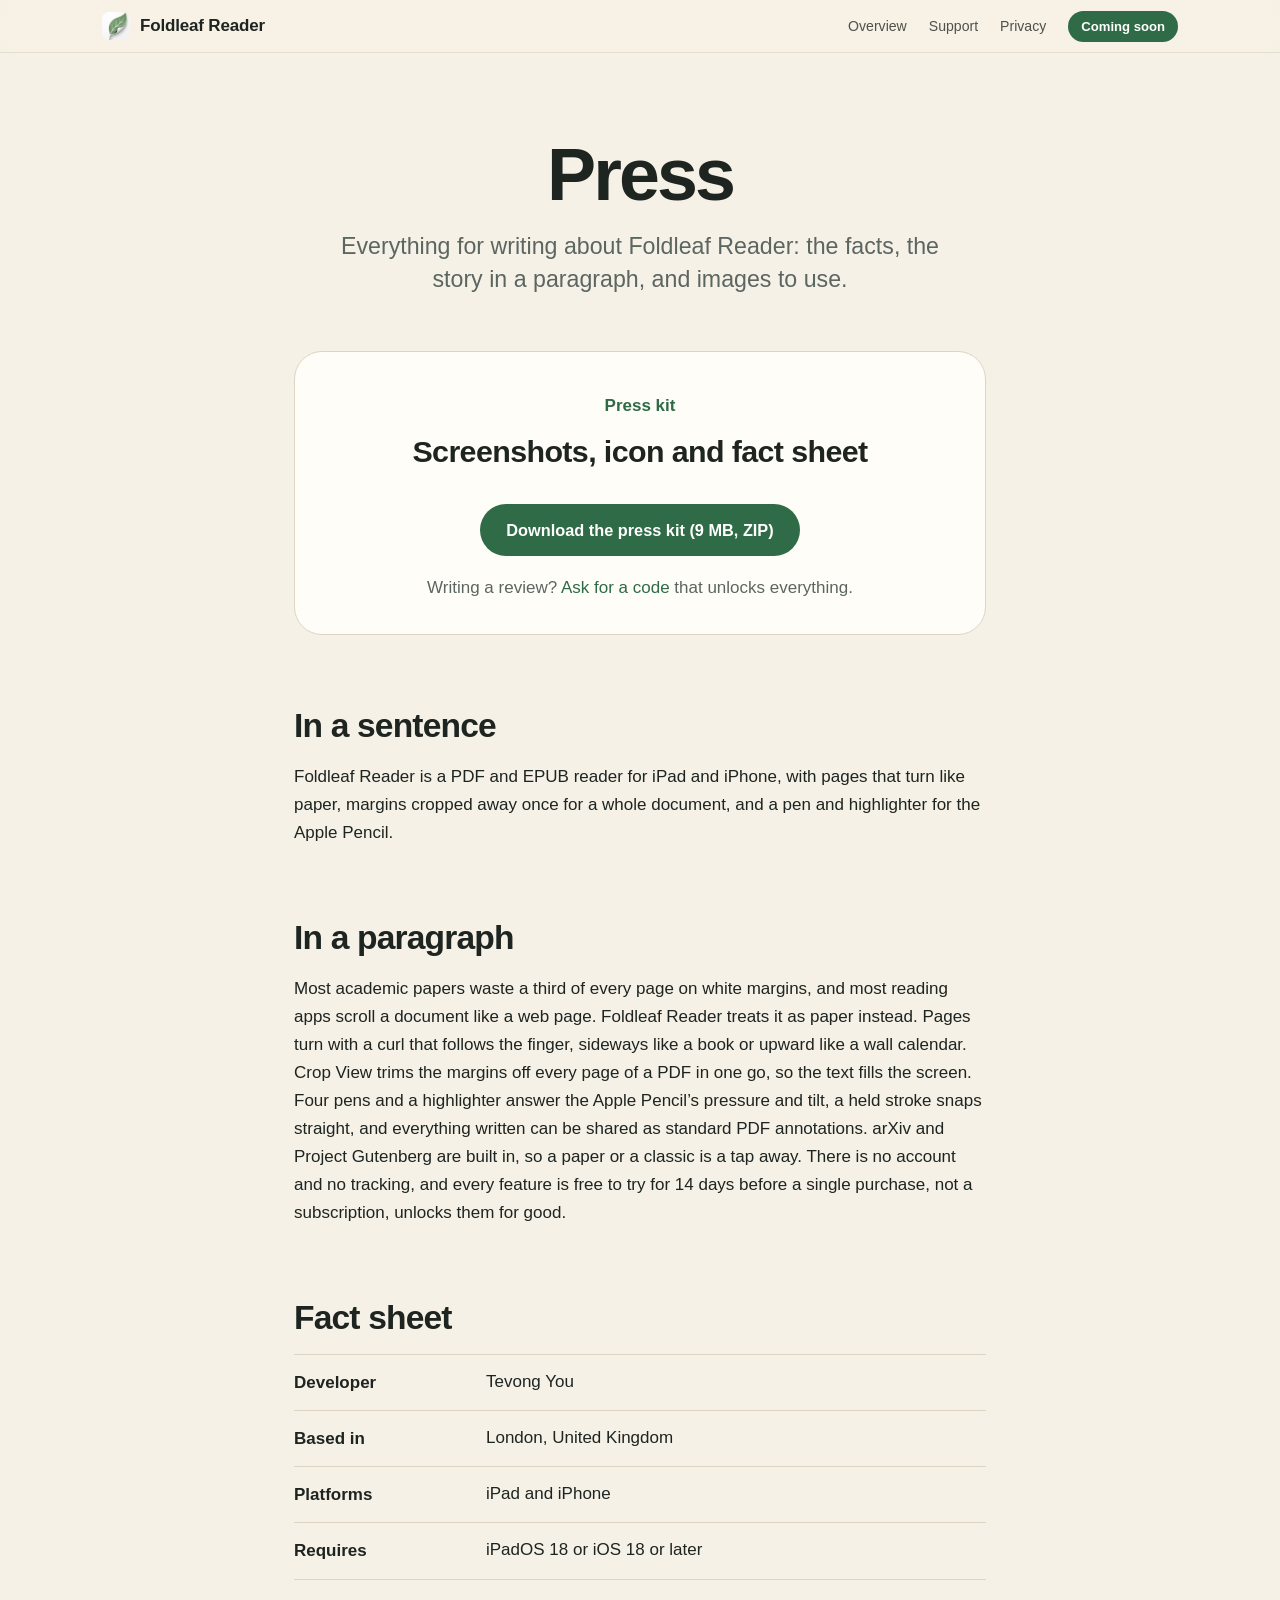
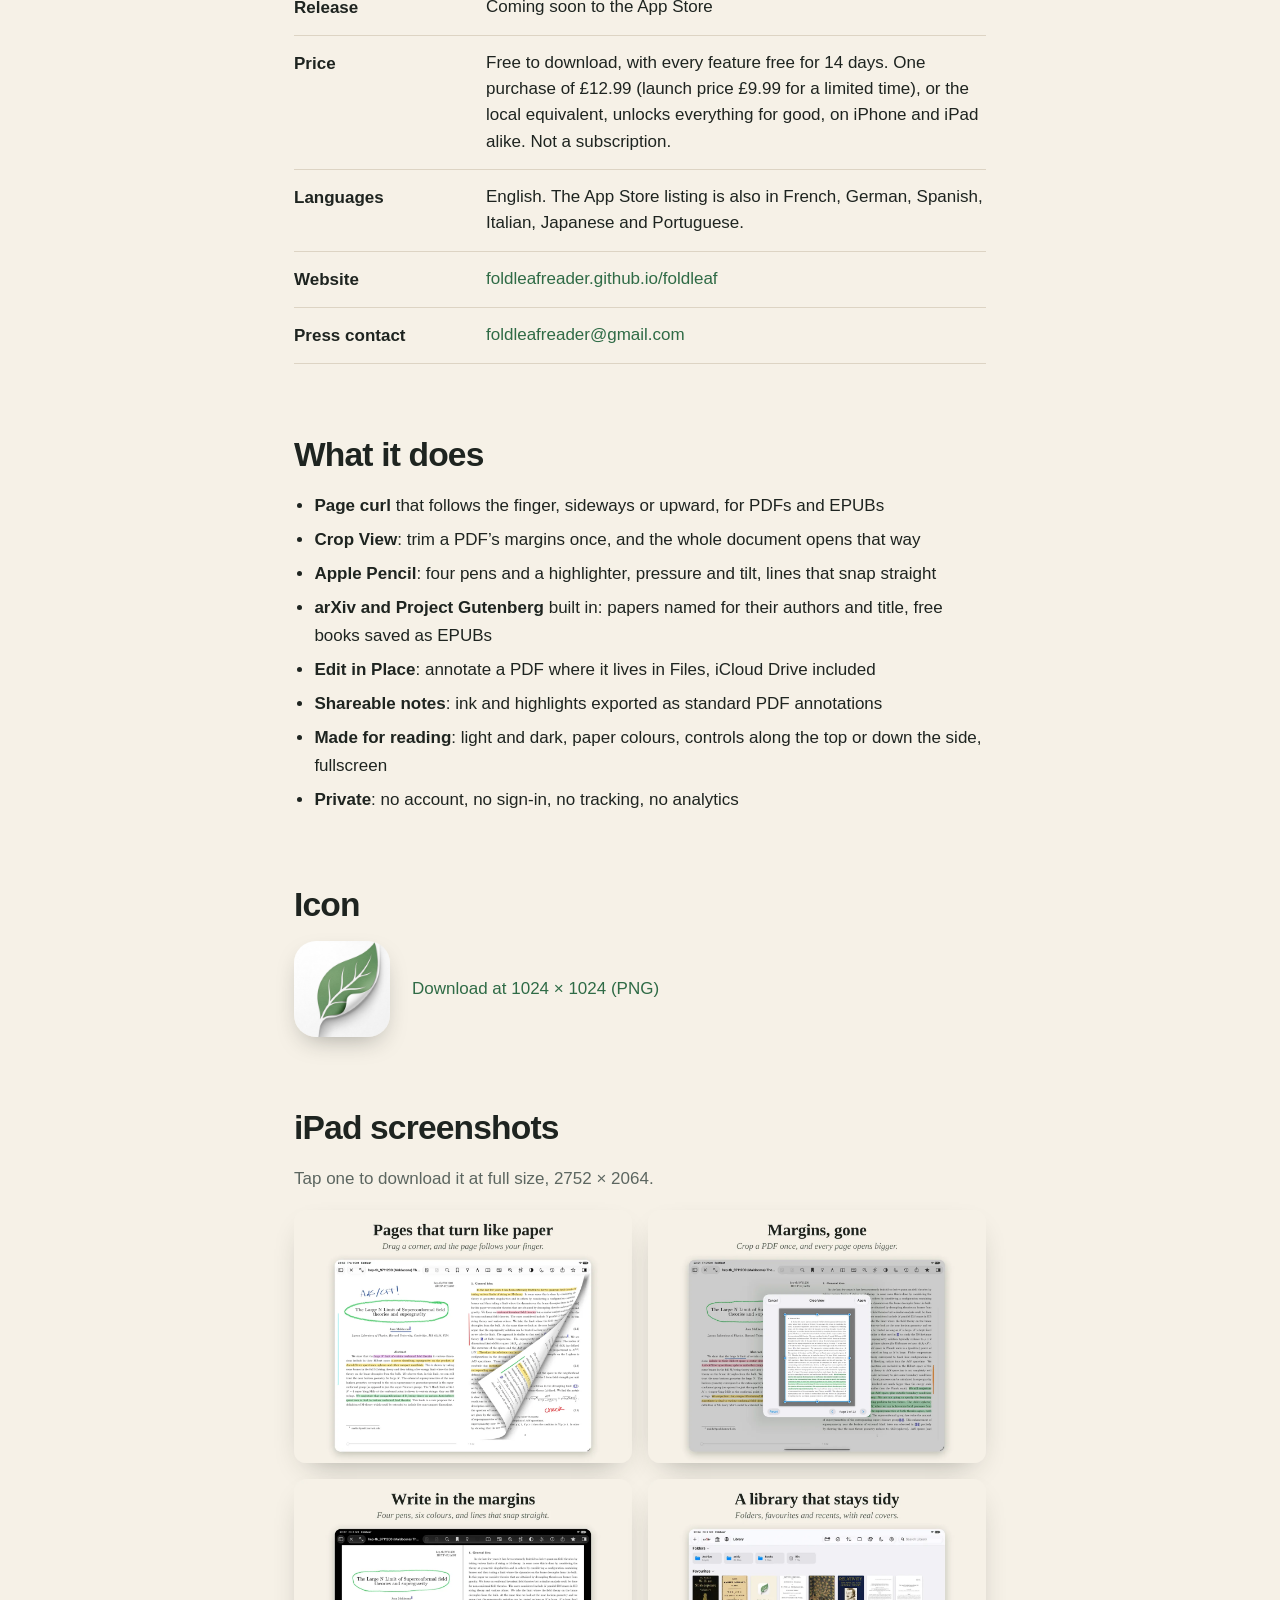
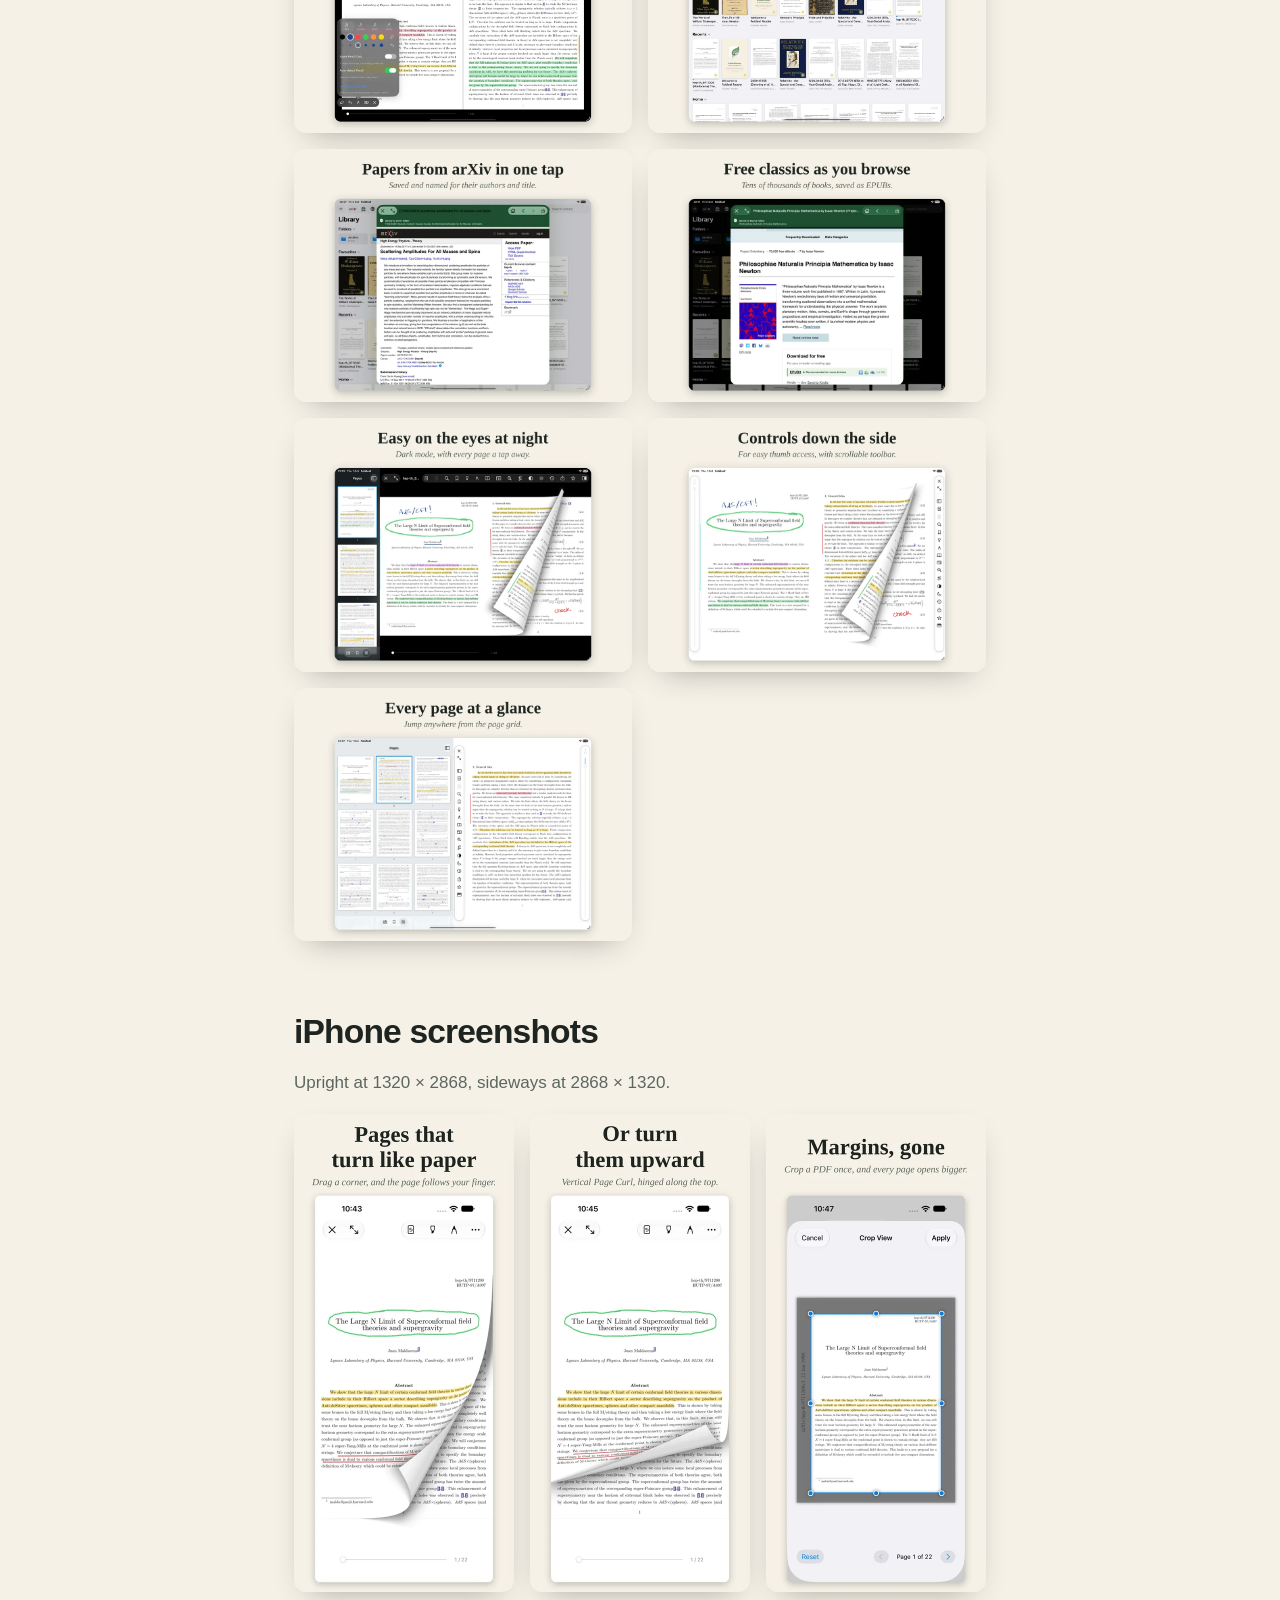
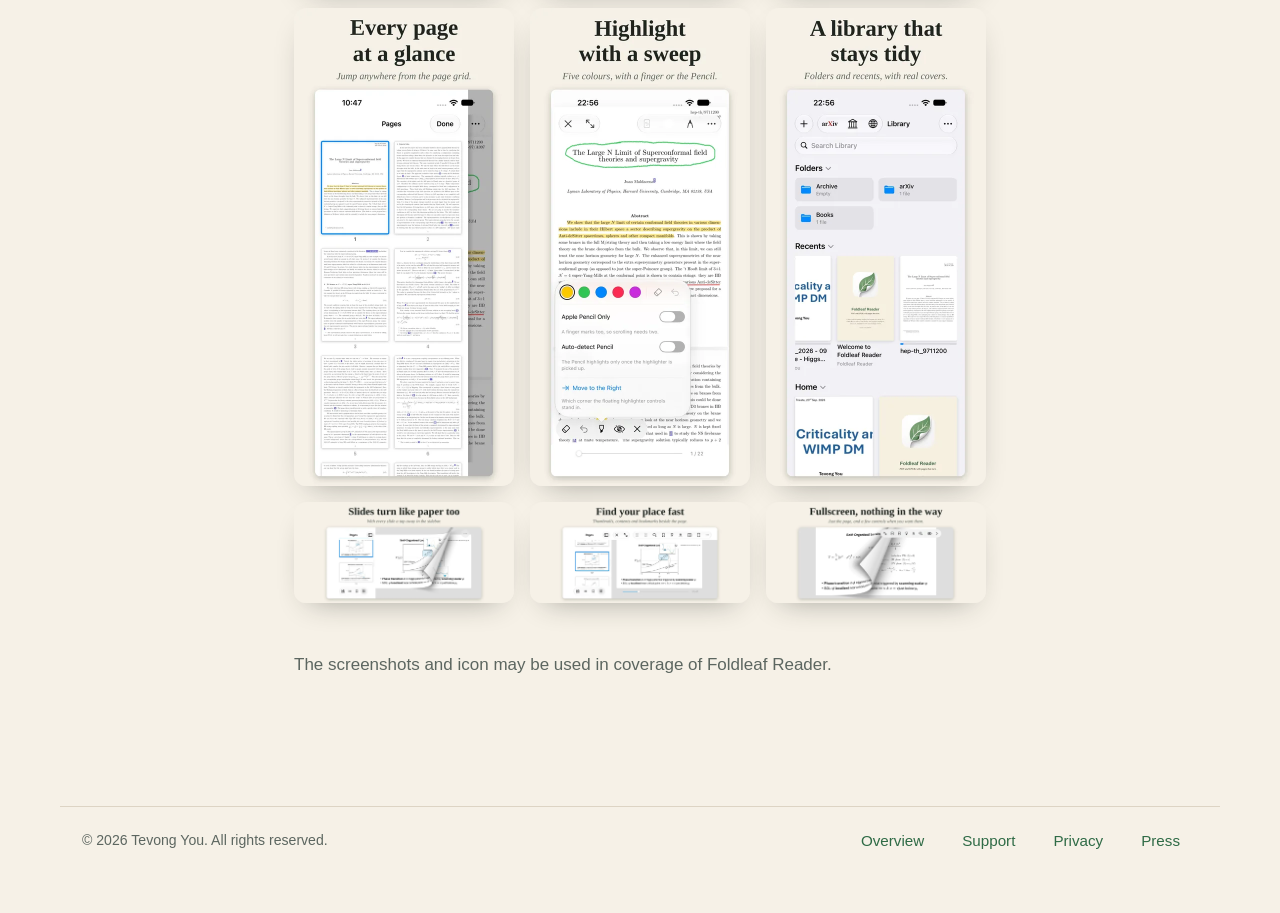
==== press.html @ f38e5f85 "A press page, with a fact sheet, screenshots and the press kit to download Co-Authored-By: Claude Op" ====
<!doctype html>
<html lang="en-GB">
<head>
<meta charset="utf-8">
<meta name="viewport" content="width=device-width, initial-scale=1">
<title>Press · Foldleaf Reader</title>
<meta name="description" content="Press kit for Foldleaf Reader: fact sheet, screenshots and icon.">
<link rel="canonical" href="https://foldleafreader.github.io/foldleaf/press.html">
<link rel="icon" href="images/favicon.png">
<link rel="apple-touch-icon" href="images/apple-touch-icon.png">
<link rel="stylesheet" href="style.css">
<link rel="stylesheet" href="home.css">
<script>document.documentElement.classList.add("js")</script>
</head>
<body class="home doc">

<header class="topbar">
<div class="inner">
<a class="brand" href="index.html" aria-label="Foldleaf Reader"><img src="images/icon-256.png" alt="" width="28" height="28"><span>Foldleaf Reader</span></a>
<nav>
<a class="wide" href="index.html">Overview</a>
<a href="support.html">Support</a>
<a href="privacy.html">Privacy</a>
<a class="pill" href="index.html#get">Coming soon</a>
</nav>
</div>
</header>

<main>
<section class="doc-head">
<h1 class="reveal">Press</h1>
<p class="lede reveal" style="--i:1">Everything for writing about Foldleaf Reader: the facts, the story in a paragraph, and images to use.</p>
</section>
<div class="doc-body">

<div class="contact reveal">
<p class="contact-label">Press kit</p>
<p class="contact-address">Screenshots, icon and fact sheet</p>
<a class="button" href="press/foldleaf-reader-press-kit.zip" download>Download the press kit (9 MB, ZIP)</a>
<p class="muted">Writing a review? <a href="mailto:foldleafreader@gmail.com?subject=Foldleaf%20Reader%20review%20code">Ask for a code</a> that unlocks everything.</p>
</div>

<h2>In a sentence</h2>
<p>Foldleaf Reader is a PDF and EPUB reader for iPad and iPhone, with pages that turn like paper, margins cropped away once for a whole document, and a pen and highlighter for the Apple Pencil.</p>

<h2>In a paragraph</h2>
<p>Most academic papers waste a third of every page on white margins, and most reading apps scroll a document like a web page. Foldleaf Reader treats it as paper instead. Pages turn with a curl that follows the finger, sideways like a book or upward like a wall calendar. Crop View trims the margins off every page of a PDF in one go, so the text fills the screen. Four pens and a highlighter answer the Apple Pencil’s pressure and tilt, a held stroke snaps straight, and everything written can be shared as standard PDF annotations. arXiv and Project Gutenberg are built in, so a paper or a classic is a tap away. There is no account and no tracking, and every feature is free to try for 14 days before a single purchase, not a subscription, unlocks them for good.</p>

<h2>Fact sheet</h2>
<dl class="facts-list">
<div><dt>Developer</dt><dd>Tevong You</dd></div>
<div><dt>Based in</dt><dd>London, United Kingdom</dd></div>
<div><dt>Platforms</dt><dd>iPad and iPhone</dd></div>
<div><dt>Requires</dt><dd>iPadOS 18 or iOS 18 or later</dd></div>
<div><dt>Release</dt><dd>Coming soon to the App Store</dd></div>
<div><dt>Price</dt><dd>Free to download, with every feature free for 14 days. One purchase of £12.99 (launch price £9.99 for a limited time), or the local equivalent, unlocks everything for good, on iPhone and iPad alike. Not a subscription.</dd></div>
<div><dt>Languages</dt><dd>English. The App Store listing is also in French, German, Spanish, Italian, Japanese and Portuguese.</dd></div>
<div><dt>Website</dt><dd><a href="index.html">foldleafreader.github.io/foldleaf</a></dd></div>
<div><dt>Press contact</dt><dd><a href="mailto:foldleafreader@gmail.com">foldleafreader@gmail.com</a></dd></div>
</dl>

<h2>What it does</h2>
<ul>
<li><strong>Page curl</strong> that follows the finger, sideways or upward, for PDFs and EPUBs</li>
<li><strong>Crop View</strong>: trim a PDF’s margins once, and the whole document opens that way</li>
<li><strong>Apple Pencil</strong>: four pens and a highlighter, pressure and tilt, lines that snap straight</li>
<li><strong>arXiv and Project Gutenberg</strong> built in: papers named for their authors and title, free books saved as EPUBs</li>
<li><strong>Edit in Place</strong>: annotate a PDF where it lives in Files, iCloud Drive included</li>
<li><strong>Shareable notes</strong>: ink and highlights exported as standard PDF annotations</li>
<li><strong>Made for reading</strong>: light and dark, paper colours, controls along the top or down the side, fullscreen</li>
<li><strong>Private</strong>: no account, no sign-in, no tracking, no analytics</li>
</ul>

<h2>Icon</h2>
<div class="press-icon">
<img src="images/icon-256.png" alt="The Foldleaf Reader icon: a green leaf curling at one corner." width="128" height="128">
<p><a href="press/foldleaf-reader-icon-1024.png" download>Download at 1024 × 1024 (PNG)</a></p>
</div>

<h2>iPad screenshots</h2>
<p class="muted">Tap one to download it at full size, 2752 × 2064.</p>
<div class="press-grid">
<a href="press/ipad-page-curl.jpg" download><img class="shot" src="images/ipad-page-curl-2000.webp" srcset="images/ipad-page-curl-1200.webp 1200w, images/ipad-page-curl-2000.webp 2000w" sizes="(max-width: 760px) 50vw, 360px" width="2752" height="2064" alt="A paper on iPad, its page curling over with handwriting and highlights on it." loading="lazy" decoding="async"></a>
<a href="press/ipad-crop-view.jpg" download><img class="shot" src="images/ipad-crop-view-2000.webp" srcset="images/ipad-crop-view-1200.webp 1200w, images/ipad-crop-view-2000.webp 2000w" sizes="(max-width: 760px) 50vw, 360px" width="2752" height="2064" alt="Crop View on iPad: a rectangle drawn round a page&#x27;s text, its margins outside." loading="lazy" decoding="async"></a>
<a href="press/ipad-pen.jpg" download><img class="shot" src="images/ipad-pen-2000.webp" srcset="images/ipad-pen-1200.webp 1200w, images/ipad-pen-2000.webp 2000w" sizes="(max-width: 760px) 50vw, 360px" width="2752" height="2064" alt="The pen&#x27;s options on iPad: four pens, six colours and six widths." loading="lazy" decoding="async"></a>
<a href="press/ipad-library.jpg" download><img class="shot" src="images/ipad-library-2000.webp" srcset="images/ipad-library-1200.webp 1200w, images/ipad-library-2000.webp 2000w" sizes="(max-width: 760px) 50vw, 360px" width="2752" height="2064" alt="The library on iPad, with folders, favourites and recents shown by their covers." loading="lazy" decoding="async"></a>
<a href="press/ipad-arxiv.jpg" download><img class="shot" src="images/ipad-arxiv-1600.webp" srcset="images/ipad-arxiv-1000.webp 1000w, images/ipad-arxiv-1600.webp 1600w" sizes="(max-width: 760px) 50vw, 360px" width="2752" height="2064" alt="The arXiv browser on iPad, a paper just saved to the arXiv folder." loading="lazy" decoding="async"></a>
<a href="press/ipad-books.jpg" download><img class="shot" src="images/ipad-books-1600.webp" srcset="images/ipad-books-1000.webp 1000w, images/ipad-books-1600.webp 1600w" sizes="(max-width: 760px) 50vw, 360px" width="2752" height="2064" alt="The Project Gutenberg browser on iPad, a book just saved to the Books folder." loading="lazy" decoding="async"></a>
<a href="press/ipad-dark.jpg" download><img class="shot" src="images/ipad-dark-1600.webp" srcset="images/ipad-dark-1000.webp 1000w, images/ipad-dark-1600.webp 1600w" sizes="(max-width: 760px) 50vw, 360px" width="2752" height="2064" alt="A paper in dark mode on iPad, with page thumbnails in the sidebar." loading="lazy" decoding="async"></a>
<a href="press/ipad-side-controls.jpg" download><img class="shot" src="images/ipad-side-controls-1600.webp" srcset="images/ipad-side-controls-1000.webp 1000w, images/ipad-side-controls-1600.webp 1600w" sizes="(max-width: 760px) 50vw, 360px" width="2752" height="2064" alt="The controls in a column down the side of the page on iPad." loading="lazy" decoding="async"></a>
<a href="press/ipad-pages.jpg" download><img class="shot" src="images/ipad-pages-1600.webp" srcset="images/ipad-pages-1000.webp 1000w, images/ipad-pages-1600.webp 1600w" sizes="(max-width: 760px) 50vw, 360px" width="2752" height="2064" alt="Every page of a paper at a glance, in a grid beside it on iPad." loading="lazy" decoding="async"></a>
</div>

<h2>iPhone screenshots</h2>
<p class="muted">Upright at 1320 × 2868, sideways at 2868 × 1320.</p>
<div class="press-grid phones">
<a href="press/iphone-page-curl.jpg" download><img class="shot" src="images/iphone-page-curl-880.webp" srcset="images/iphone-page-curl-440.webp 440w, images/iphone-page-curl-880.webp 880w" sizes="(max-width: 760px) 33vw, 240px" width="1320" height="2868" alt="A page curling over on iPhone." loading="lazy" decoding="async"></a>
<a href="press/iphone-vertical-curl.jpg" download><img class="shot" src="images/iphone-vertical-curl-880.webp" srcset="images/iphone-vertical-curl-440.webp 440w, images/iphone-vertical-curl-880.webp 880w" sizes="(max-width: 760px) 33vw, 240px" width="1320" height="2868" alt="A page turning upward like a wall calendar on iPhone." loading="lazy" decoding="async"></a>
<a href="press/iphone-crop-view.jpg" download><img class="shot" src="images/iphone-crop-view-880.webp" srcset="images/iphone-crop-view-440.webp 440w, images/iphone-crop-view-880.webp 880w" sizes="(max-width: 760px) 33vw, 240px" width="1320" height="2868" alt="Crop View on iPhone." loading="lazy" decoding="async"></a>
<a href="press/iphone-pages.jpg" download><img class="shot" src="images/iphone-pages-880.webp" srcset="images/iphone-pages-440.webp 440w, images/iphone-pages-880.webp 880w" sizes="(max-width: 760px) 33vw, 240px" width="1320" height="2868" alt="A grid of a paper&#x27;s pages on iPhone." loading="lazy" decoding="async"></a>
<a href="press/iphone-highlighter.jpg" download><img class="shot" src="images/iphone-highlighter-880.webp" srcset="images/iphone-highlighter-440.webp 440w, images/iphone-highlighter-880.webp 880w" sizes="(max-width: 760px) 33vw, 240px" width="1320" height="2868" alt="The highlighter&#x27;s five colours on iPhone." loading="lazy" decoding="async"></a>
<a href="press/iphone-library.jpg" download><img class="shot" src="images/iphone-library-880.webp" srcset="images/iphone-library-440.webp 440w, images/iphone-library-880.webp 880w" sizes="(max-width: 760px) 33vw, 240px" width="1320" height="2868" alt="The library on iPhone." loading="lazy" decoding="async"></a>
<a href="press/iphone-slides.jpg" download><img class="shot" src="images/iphone-slides-1500.webp" srcset="images/iphone-slides-900.webp 900w, images/iphone-slides-1500.webp 1500w" sizes="(max-width: 760px) 33vw, 240px" width="2868" height="1320" alt="Lecture slides turning like paper on iPhone held sideways." loading="lazy" decoding="async"></a>
<a href="press/iphone-sidebar.jpg" download><img class="shot" src="images/iphone-sidebar-1500.webp" srcset="images/iphone-sidebar-900.webp 900w, images/iphone-sidebar-1500.webp 1500w" sizes="(max-width: 760px) 33vw, 240px" width="2868" height="1320" alt="Thumbnails beside a slide on iPhone held sideways." loading="lazy" decoding="async"></a>
<a href="press/iphone-fullscreen.jpg" download><img class="shot" src="images/iphone-fullscreen-1500.webp" srcset="images/iphone-fullscreen-900.webp 900w, images/iphone-fullscreen-1500.webp 1500w" sizes="(max-width: 760px) 33vw, 240px" width="2868" height="1320" alt="A slide in fullscreen on iPhone, with a small cluster of controls." loading="lazy" decoding="async"></a>
</div>

<p class="muted" style="margin-top: 48px">The screenshots and icon may be used in coverage of Foldleaf Reader.</p>

</div>
</main>

<footer class="home-footer">
<p>© 2026 Tevong You. All rights reserved.</p>
<nav><a href="index.html">Overview</a><a href="support.html">Support</a><a href="privacy.html">Privacy</a><a href="press.html">Press</a></nav>
</footer>

<script>
(() => {
  const still = matchMedia("(prefers-reduced-motion: reduce)").matches;

  // Each piece rises into place the first time it comes into view.
  const pieces = document.querySelectorAll(".reveal");
  if (still || !("IntersectionObserver" in window)) {
    pieces.forEach(p => p.classList.add("in"));
  } else {
    const seen = new IntersectionObserver(entries => {
      for (const e of entries) if (e.isIntersecting) { e.target.classList.add("in"); seen.unobserve(e.target); }
    }, { rootMargin: "0px 0px -8% 0px", threshold: 0.1 });
    pieces.forEach(p => seen.observe(p));
  }

  // The galleries' buttons.
  document.querySelectorAll(".paddles button").forEach(b => b.addEventListener("click", () => {
    const g = document.getElementById(b.dataset.for);
    g.scrollBy({ left: Number(b.dataset.dir) * g.clientWidth * 0.8, behavior: still ? "auto" : "smooth" });
  }));

  if (still) return;
  const clamp = v => Math.min(1, Math.max(0, v));
  const ipad = document.querySelector(".stage img");
  const words = [...document.querySelectorAll(".statement .w")];
  const statement = document.querySelector(".statement");
  let queued = false;
  const frame = () => {
    queued = false;
    const vh = innerHeight;
    // The iPad lies back, then sits up as it nears the top of the window.
    if (ipad) {
      const top = ipad.parentElement.getBoundingClientRect().top;
      const p = clamp(1 - (top - vh * 0.1) / (vh * 0.65));
      ipad.style.transform = `rotateX(${(1 - p) * 18}deg) scale(${0.88 + 0.12 * p})`;
    }
    // The sentence lights up as it passes through the middle of the window.
    if (statement) {
      const r = statement.getBoundingClientRect();
      const p = clamp((vh * 0.78 - r.top) / (r.height * 0.75));
      const lit = Math.round(p * words.length);
      words.forEach((w, i) => w.classList.toggle("lit", i < lit));
    }
  };
  const ask = () => { if (!queued) { queued = true; requestAnimationFrame(frame); } };
  addEventListener("scroll", ask, { passive: true });
  addEventListener("resize", ask);
  frame();
})();
</script>
</body>
</html>
---- style.css ----
/* Written by scripts/site.py. The app's own colours: paper, ink and the
   leaf's green, light and dark, in one stylesheet for three pages. */
:root {
  --paper: #f6f1e7;
  --ink: #1e2420;
  --muted: #5c6660;
  --leaf: #2f6b46;
  --line: #ddd4c4;
  --card: #fffdf8;
}
@media (prefers-color-scheme: dark) {
  :root {
    --paper: #12150f;
    --ink: #ece7dc;
    --muted: #9aa49c;
    --leaf: #7bb38d;
    --line: #2a2f27;
    --card: #191d16;
  }
}
* { box-sizing: border-box; }
body {
  margin: 0;
  padding: 0 16px 96px;
  background: var(--paper);
  color: var(--ink);
  font: 17px/1.6 -apple-system, BlinkMacSystemFont, "Segoe UI", Roboto, Helvetica, Arial, sans-serif;
  -webkit-text-size-adjust: 100%;
}
main, header, footer { max-width: 42rem; margin: 0 auto; }
header { padding: 56px 0 8px; }
a { color: var(--leaf); }
h1 { font-size: 2rem; line-height: 1.2; margin: 0 0 8px; letter-spacing: -0.02em; }
h2 { font-size: 1.25rem; margin: 40px 0 8px; letter-spacing: -0.01em; }
h3 { font-size: 1rem; margin: 28px 0 4px; }
p, li { color: var(--ink); }
.lede { font-size: 1.15rem; color: var(--muted); margin-top: 0; }
.muted { color: var(--muted); }
nav { margin: 24px 0 0; font-size: 0.95rem; }
nav a { margin-right: 18px; }
.card {
  background: var(--card);
  border: 1px solid var(--line);
  border-radius: 14px;
  padding: 18px 20px;
  margin: 24px 0;
}
.card p:first-child { margin-top: 0; }
.card p:last-child { margin-bottom: 0; }
ul { padding-left: 1.2em; }
li { margin: 6px 0; }
mark.todo {
  background: #ffdede;
  color: #8c1d1d;
  padding: 1px 6px;
  border-radius: 5px;
  font-size: 0.9em;
}
@media (prefers-color-scheme: dark) {
  mark.todo { background: #4a1f1f; color: #ffc9c9; }
}
footer {
  margin-top: 64px;
  padding-top: 20px;
  border-top: 1px solid var(--line);
  font-size: 0.9rem;
  color: var(--muted);
}
---- home.css ----
/* Written by scripts/site.py. The home page: a product page that unfolds as
   it is scrolled, in the same paper, ink and leaf as the other pages. */
body.home { padding: 0; overflow-x: hidden; }
/* Wider than the other pages, which keep to a column of text. */
.home main, .home header.topbar { max-width: none; margin: 0; padding: 0; }
.home a { text-decoration: none; }
.home img { display: block; max-width: 100%; height: auto; }

/* The bar along the top, which the page slides under. */
.topbar {
  position: sticky; top: 0; z-index: 10;
  background: color-mix(in srgb, var(--paper) 78%, transparent);
  -webkit-backdrop-filter: saturate(180%) blur(20px);
  backdrop-filter: saturate(180%) blur(20px);
  border-bottom: 1px solid color-mix(in srgb, var(--line) 70%, transparent);
}
.topbar .inner {
  max-width: 1120px; margin: 0 auto; padding: 0 22px; height: 52px;
  display: flex; align-items: center; gap: 22px;
}
.brand { display: flex; align-items: center; gap: 10px; color: var(--ink); font-weight: 600; letter-spacing: -0.01em; }
.brand img { width: 28px; height: 28px; border-radius: 7px; }
.topbar nav { margin: 0 0 0 auto; display: flex; align-items: center; gap: 22px; font-size: 0.88rem; }
.topbar nav a { color: var(--ink); opacity: 0.78; margin: 0; }
.topbar nav a:hover { opacity: 1; }
.topbar nav a.pill { opacity: 1; color: #fff; }
@media (max-width: 680px) { .topbar nav a.wide { display: none; } }
@media (max-width: 480px) { .brand span { display: none; } .topbar nav { gap: 16px; } }

/* Buttons. */
.pill, .button {
  display: inline-block; border-radius: 980px; font-weight: 600; white-space: nowrap;
  background: var(--leaf); color: #fff;
}
.pill { padding: 5px 13px; font-size: 0.82rem; }
.button { padding: 13px 26px; font-size: 1.02rem; }
@media (prefers-color-scheme: dark) { .pill, .button, .topbar nav a.pill { color: #12150f; } }
.soon { background: transparent; color: var(--ink); box-shadow: inset 0 0 0 1.5px var(--line); }
.more { color: var(--leaf); font-weight: 500; font-size: 1.02rem; }
.more::after { content: " \203A"; }
.actions { display: flex; flex-wrap: wrap; align-items: center; justify-content: center; gap: 18px 28px; margin-top: 30px; }

/* The opening: the icon, the name, and an iPad that tips up as you scroll. */
.hero { text-align: center; padding: 76px 22px 0; }
.hero .icon { width: 116px; height: 116px; margin: 0 auto; border-radius: 26px; box-shadow: 0 14px 34px -10px rgba(30, 36, 32, 0.35); }
.hero h1 { font-size: clamp(2.8rem, 8vw, 5.4rem); line-height: 1.02; letter-spacing: -0.04em; margin: 30px 0 12px; }
.hero .tagline { font-size: clamp(1.35rem, 3.4vw, 2.1rem); line-height: 1.2; letter-spacing: -0.02em; color: var(--muted); font-weight: 500; margin: 0; }
.stage { perspective: 1800px; max-width: 1160px; margin: 56px auto 0; padding: 0 22px; }
.stage img { width: 100%; border-radius: 22px; transform-origin: 50% 0; box-shadow: 0 40px 90px -30px rgba(30, 36, 32, 0.45); }

/* A sentence that lights up word by word as it passes. */
.statement {
  max-width: 1000px; margin: 0 auto; padding: 150px 22px;
  font-size: clamp(1.9rem, 4.6vw, 3.5rem); line-height: 1.12; letter-spacing: -0.03em; font-weight: 700;
}
.statement p { margin: 0; color: var(--ink); }
.js .statement .w { opacity: 0.16; transition: opacity 0.25s linear; }
.js .statement .w.lit { opacity: 1; }

/* The sections. */
.section { max-width: 1160px; margin: 0 auto; padding: 110px 22px; }
.head { text-align: center; max-width: 46rem; margin: 0 auto 56px; }
.eyebrow { color: var(--leaf); font-weight: 600; font-size: 1.05rem; margin: 0 0 12px; }
.head h2 { font-size: clamp(2.1rem, 5.4vw, 3.8rem); line-height: 1.04; letter-spacing: -0.035em; margin: 0 0 18px; }
.head p.lead { font-size: clamp(1.1rem, 2.1vw, 1.4rem); line-height: 1.45; color: var(--muted); margin: 0; }
.shot { width: 100%; border-radius: 20px; box-shadow: 0 28px 70px -30px rgba(30, 36, 32, 0.45); }
.two-up { display: grid; grid-template-columns: 1fr 1fr; gap: 26px; }
@media (max-width: 780px) { .two-up { grid-template-columns: 1fr; } }

/* Galleries that scroll sideways, edge to edge, with buttons beneath. */
.gallery {
  display: flex; gap: 26px; overflow-x: auto; scroll-snap-type: x mandatory;
  padding: 10px max(22px, calc((100vw - 1116px) / 2)) 40px;
  scroll-padding: 0 max(22px, calc((100vw - 1116px) / 2));
  scrollbar-width: none;
}
.gallery::-webkit-scrollbar { display: none; }
.gallery > * { flex: 0 0 min(84vw, 860px); scroll-snap-align: start; margin: 0; }
.gallery.phones > * { flex-basis: min(64vw, 300px); }
.gallery.wide > * { flex-basis: min(84vw, 760px); }
.paddles { display: flex; justify-content: flex-end; gap: 14px; max-width: 1160px; margin: -8px auto 0; padding: 0 22px; }
.paddles button {
  width: 42px; height: 42px; border-radius: 50%; border: 0; cursor: pointer;
  background: color-mix(in srgb, var(--ink) 10%, transparent); color: var(--ink);
  font: 600 1.25rem/1 -apple-system, BlinkMacSystemFont, sans-serif;
}
.paddles button:hover { background: color-mix(in srgb, var(--ink) 16%, transparent); }

/* The iPhone, on a dark band. */
.band { background: #1e2420; color: #f6f1e7; padding: 10px 0 120px; }
.band .head p.lead { color: #b9c2bb; }
.band .eyebrow { color: #8fc5a0; }
.band .paddles button { background: rgba(246, 241, 231, 0.12); color: #f6f1e7; }
.band .shot { box-shadow: 0 30px 70px -30px rgba(0, 0, 0, 0.8); }
.sideways { max-width: 1160px; margin: 90px auto 0; padding: 0 22px; }
.sideways h3 { text-align: center; font-size: clamp(1.6rem, 3.4vw, 2.4rem); letter-spacing: -0.03em; margin: 0 0 30px; }
@media (prefers-color-scheme: dark) { .band { background: #0b0d0a; } }

/* The facts, as cards. */
.facts { display: grid; grid-template-columns: repeat(3, 1fr); gap: 22px; }
@media (max-width: 900px) { .facts { grid-template-columns: 1fr 1fr; } }
@media (max-width: 580px) { .facts { grid-template-columns: 1fr; } }
.fact { background: var(--card); border: 1px solid var(--line); border-radius: 24px; padding: 30px 28px; }
.fact h3 { font-size: 1.3rem; letter-spacing: -0.015em; margin: 0 0 10px; }
.fact p { margin: 0; color: var(--muted); line-height: 1.5; }

/* The close. */
.finale { text-align: center; padding: 60px 22px 150px; }
.finale .icon { width: 84px; height: 84px; margin: 0 auto 26px; border-radius: 19px; }
.finale h2 { font-size: clamp(2.4rem, 6vw, 4.4rem); letter-spacing: -0.04em; line-height: 1.04; margin: 0 0 10px; }
.finale p { color: var(--muted); font-size: 1.2rem; margin: 0; }
.home-footer {
  max-width: 1160px; margin: 0 auto; padding: 22px 22px 60px; border-top: 1px solid var(--line);
  display: flex; flex-wrap: wrap; justify-content: space-between; gap: 12px;
  font-size: 0.88rem; color: var(--muted);
}
.home-footer p { margin: 0; color: var(--muted); }
.home-footer nav { margin: 0; display: flex; gap: 20px; }

/* Support and Privacy: a heading like the home page's, then a column of text. */
.doc-head { text-align: center; padding: 84px 22px 20px; }
.doc-head h1 { font-size: clamp(2.6rem, 7vw, 4.6rem); line-height: 1.02; letter-spacing: -0.04em; margin: 0 0 18px; }
.doc-head .lede { max-width: 38rem; margin: 0 auto; font-size: clamp(1.15rem, 2.2vw, 1.45rem); line-height: 1.4; color: var(--muted); }
.doc-body { max-width: 46rem; margin: 0 auto; padding: 36px 22px 110px; }
.doc-body h2 { font-size: clamp(1.6rem, 3vw, 2.1rem); letter-spacing: -0.025em; line-height: 1.15; margin: 72px 0 16px; }
.doc-body p, .doc-body li { line-height: 1.65; }
.doc-body a { color: var(--leaf); }
.doc-body a:hover { text-decoration: underline; }
.doc-body a.button { color: #fff; margin: 6px 0 18px; }
.doc-body a.button:hover { text-decoration: none; }
@media (prefers-color-scheme: dark) { .doc-body a.button { color: #12150f; } }
.contact { background: var(--card); border: 1px solid var(--line); border-radius: 28px; padding: 40px 28px 32px; text-align: center; }
.contact p { margin: 0; }
.contact .contact-label { color: var(--leaf); font-weight: 600; }
.contact .contact-address { font-size: clamp(1.3rem, 3.4vw, 1.9rem); font-weight: 600; letter-spacing: -0.02em; margin: 6px 0 22px; overflow-wrap: anywhere; }
.questions { border-bottom: 1px solid var(--line); }
details.q { border-top: 1px solid var(--line); }
details.q summary {
  list-style: none; cursor: pointer; padding: 22px 44px 22px 0; position: relative;
  font-size: 1.18rem; font-weight: 600; letter-spacing: -0.01em;
}
details.q summary::-webkit-details-marker { display: none; }
details.q summary::after {
  content: "+"; position: absolute; right: 4px; top: 50%; transform: translateY(-50%);
  color: var(--leaf); font-size: 1.6rem; font-weight: 400; transition: transform 0.25s ease;
}
details.q[open] summary::after { transform: translateY(-50%) rotate(45deg); }
details.q > p { margin: 0 0 16px; color: var(--ink); }
details.q > p:last-child { margin-bottom: 26px; }
.summary { display: grid; grid-template-columns: repeat(3, 1fr); gap: 16px; margin-bottom: 28px; }
@media (max-width: 680px) { .summary { grid-template-columns: 1fr; } }
.summary > div { background: var(--card); border: 1px solid var(--line); border-radius: 22px; padding: 24px 22px; }
.summary h3 { font-size: 1.1rem; letter-spacing: -0.01em; margin: 0 0 6px; }
.summary p { margin: 0; color: var(--muted); line-height: 1.5; font-size: 0.97rem; }

/* Press: the fact sheet and the images to download. */
.facts-list { margin: 0; border-top: 1px solid var(--line); }
.facts-list > div { display: grid; grid-template-columns: 11rem 1fr; gap: 16px; padding: 14px 0; border-bottom: 1px solid var(--line); }
@media (max-width: 560px) { .facts-list > div { grid-template-columns: 1fr; gap: 2px; } }
.facts-list dt { font-weight: 600; }
.facts-list dd { margin: 0; color: var(--ink); line-height: 1.55; }
.press-icon { display: flex; align-items: center; gap: 22px; }
.press-icon img { width: 96px; height: 96px; border-radius: 22px; box-shadow: 0 10px 26px -10px rgba(30, 36, 32, 0.4); }
.press-grid { display: grid; grid-template-columns: repeat(2, 1fr); gap: 16px; }
.press-grid.phones { grid-template-columns: repeat(3, 1fr); align-items: start; }
.press-grid a { display: block; }
.press-grid img { width: 100%; border-radius: 12px; box-shadow: 0 12px 30px -16px rgba(30, 36, 32, 0.45); transition: transform 0.2s ease; }
.press-grid a:hover img { transform: translateY(-3px); }

/* What appears as it scrolls into view. Without script, or with motion
   reduced, everything is simply there. */
.js .reveal {
  opacity: 0; transform: translateY(56px);
  transition: opacity 1.1s cubic-bezier(0.2, 0.65, 0.2, 1), transform 1.1s cubic-bezier(0.2, 0.65, 0.2, 1);
  transition-delay: calc(var(--i, 0) * 110ms);
}
.js .reveal.in { opacity: 1; transform: none; }
@media (prefers-reduced-motion: reduce) {
  .js .reveal { opacity: 1; transform: none; transition: none; }
  .js .statement .w { opacity: 1; }
  .stage img { transform: none !important; }
  .gallery { scroll-behavior: auto; }
}
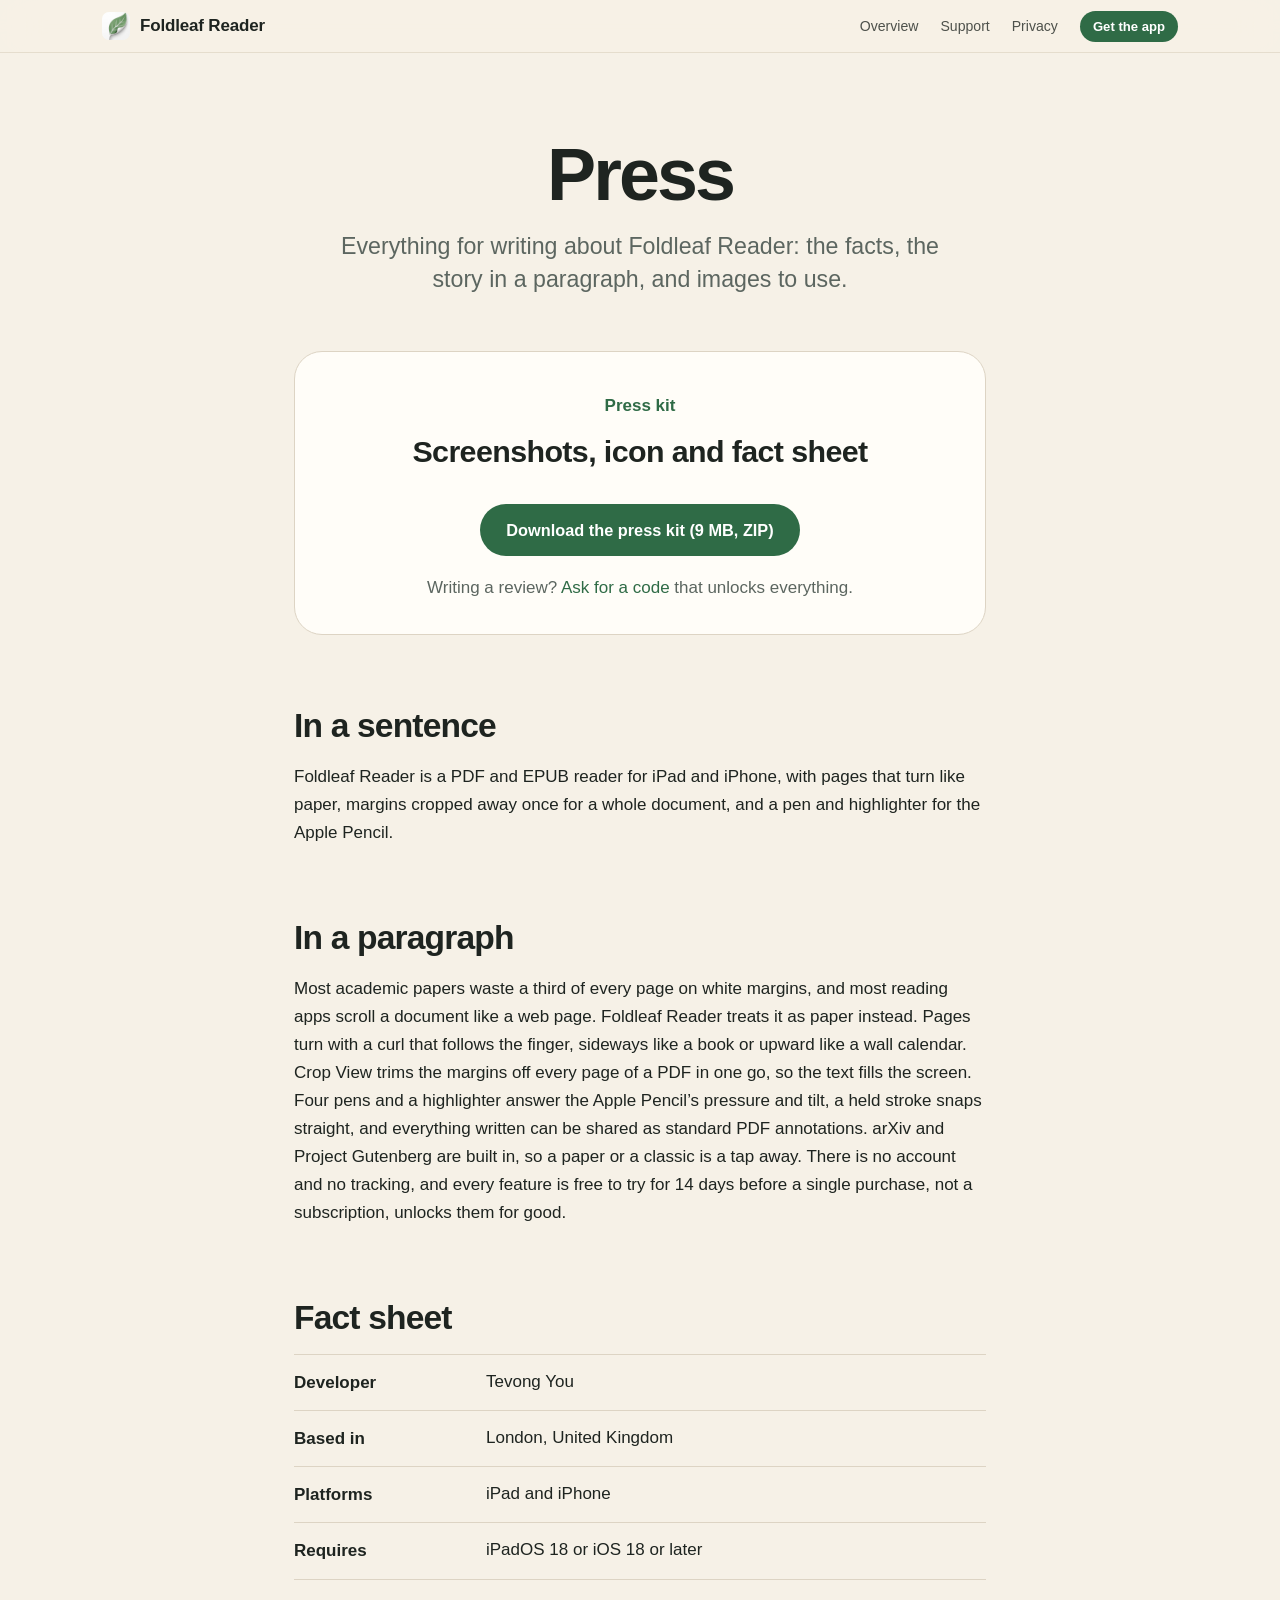
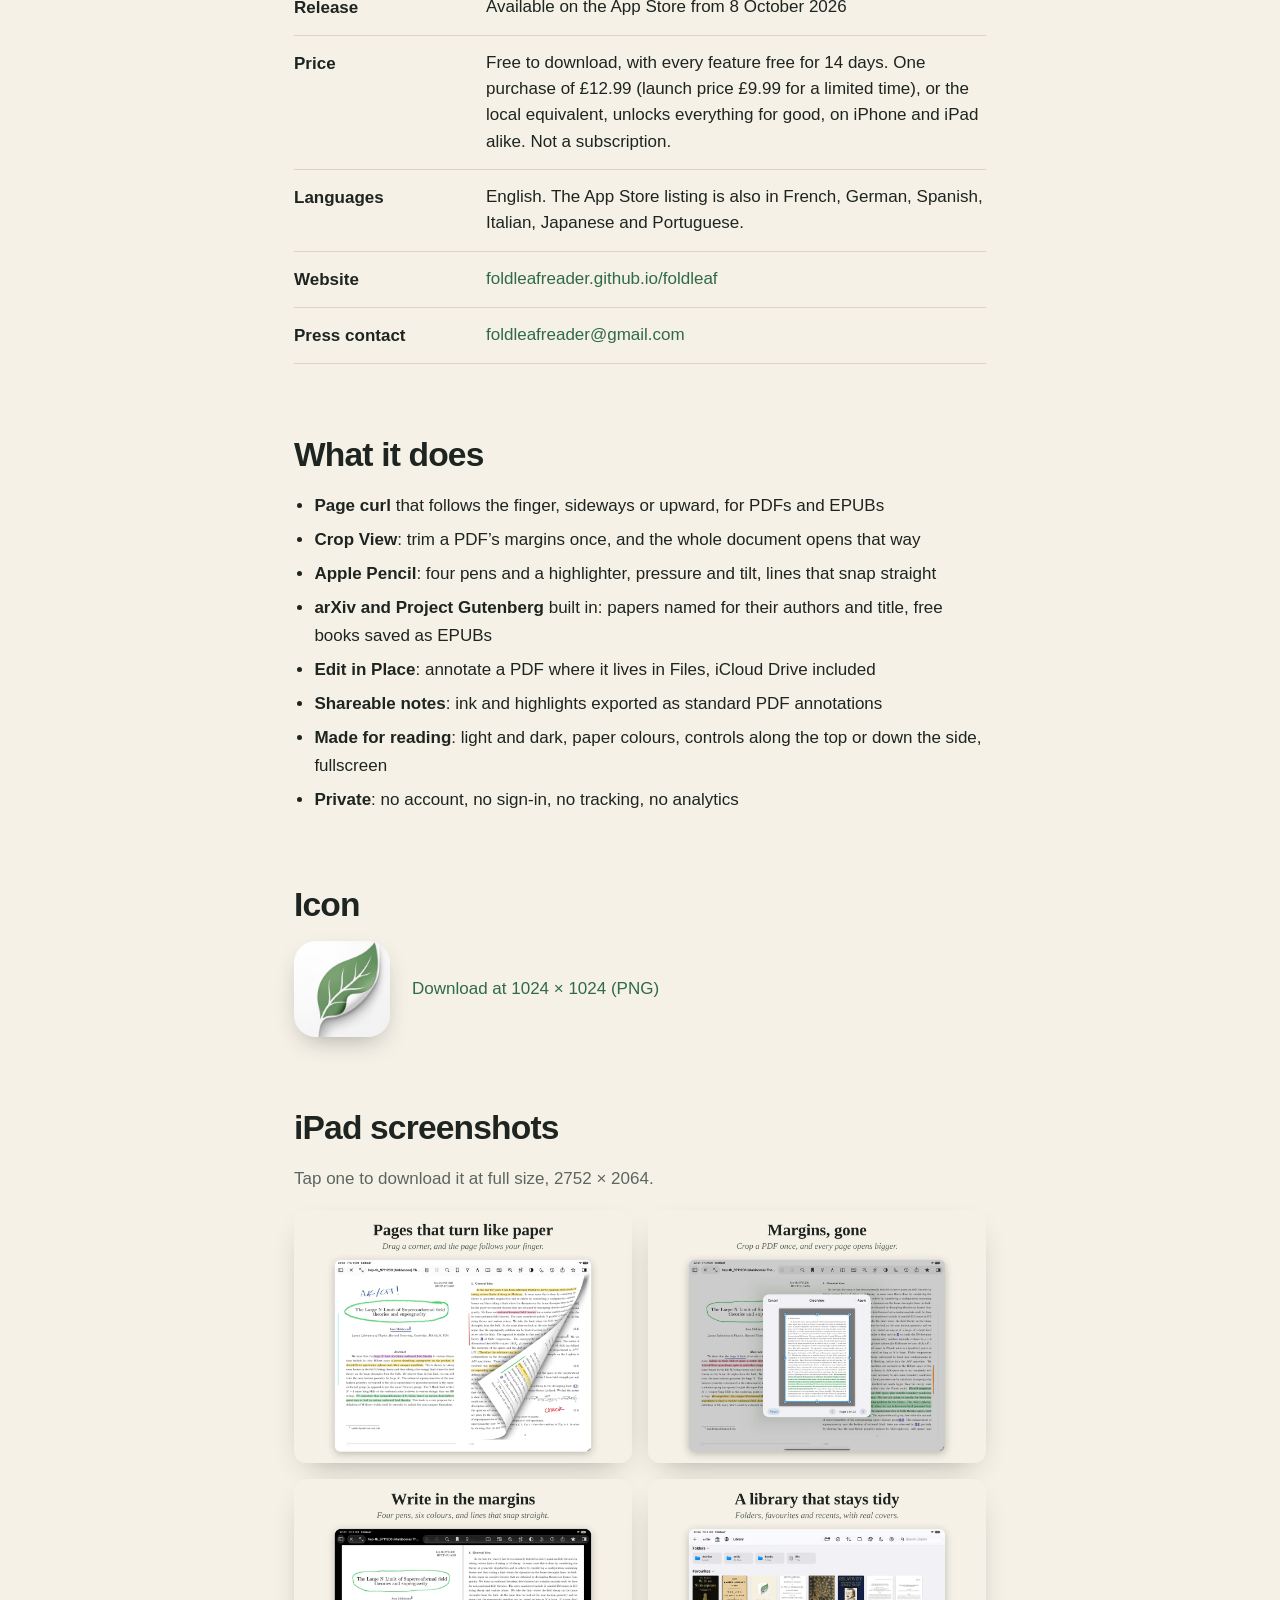
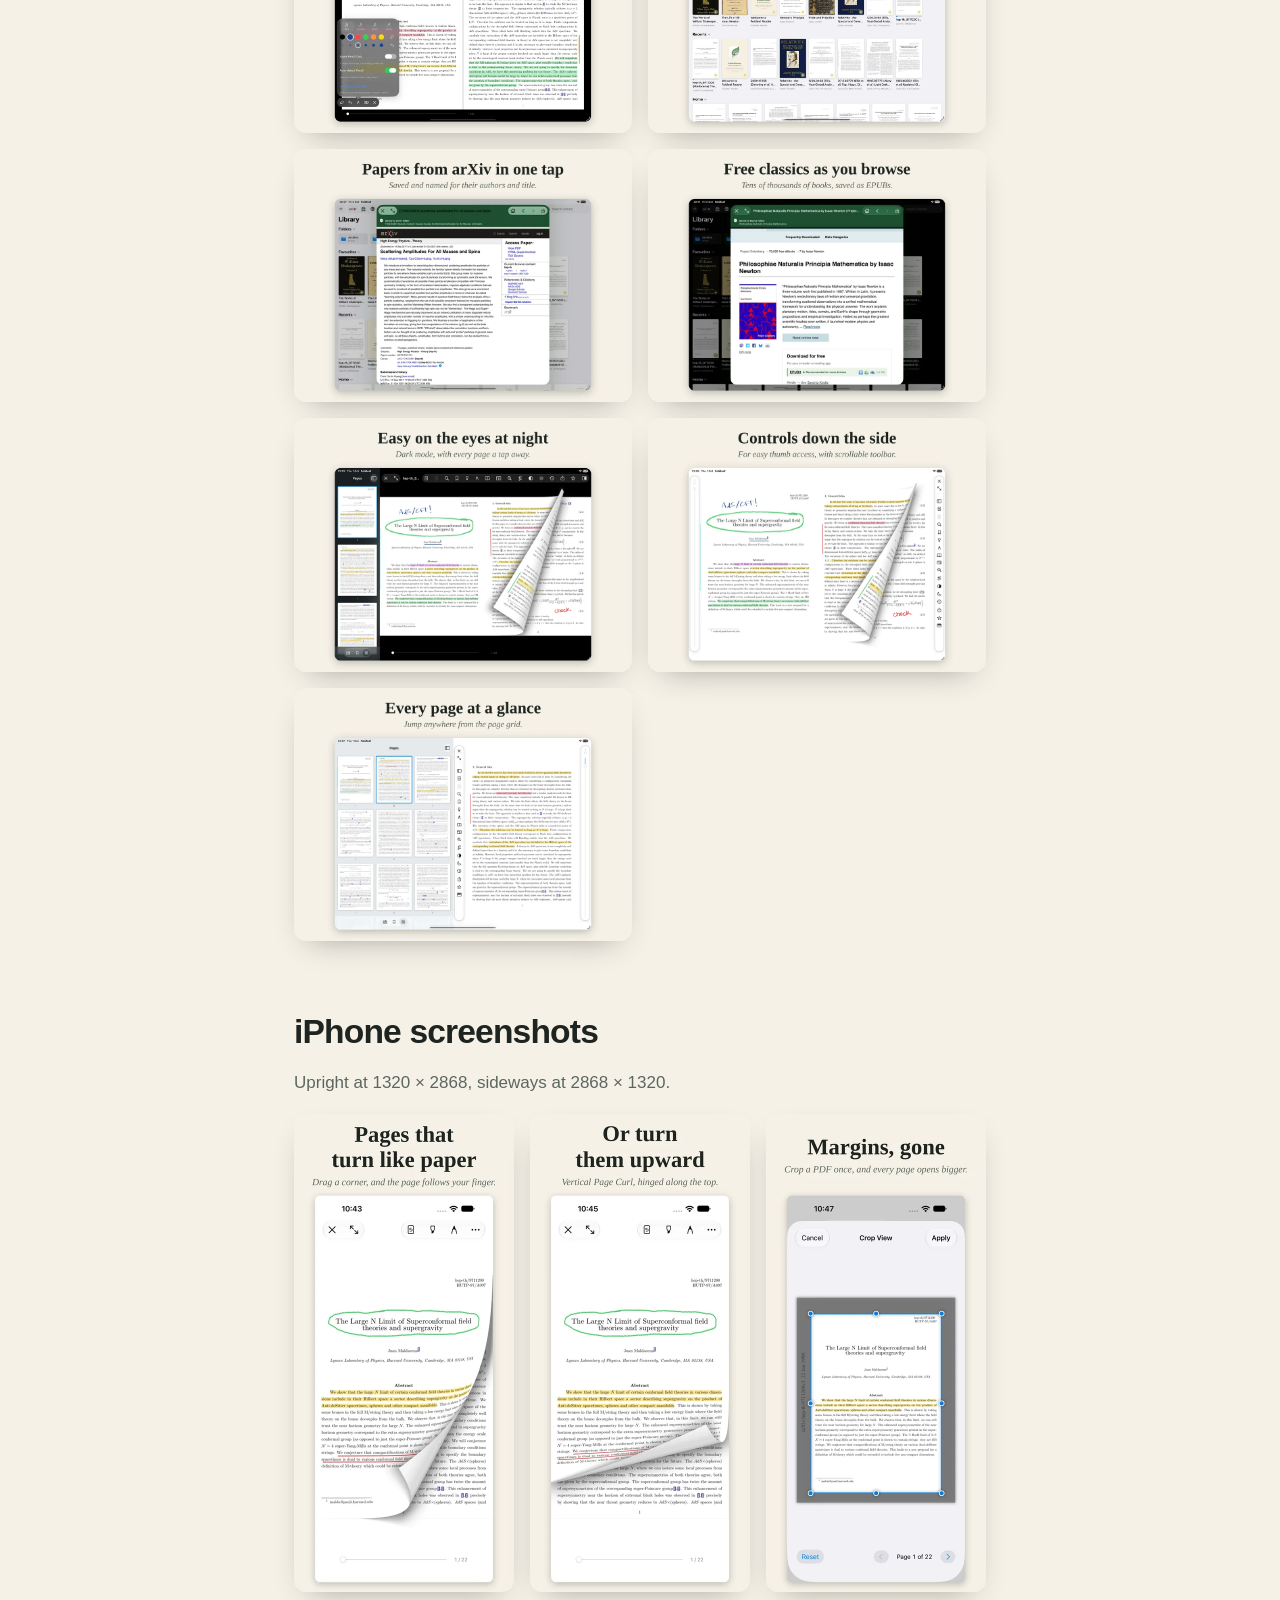
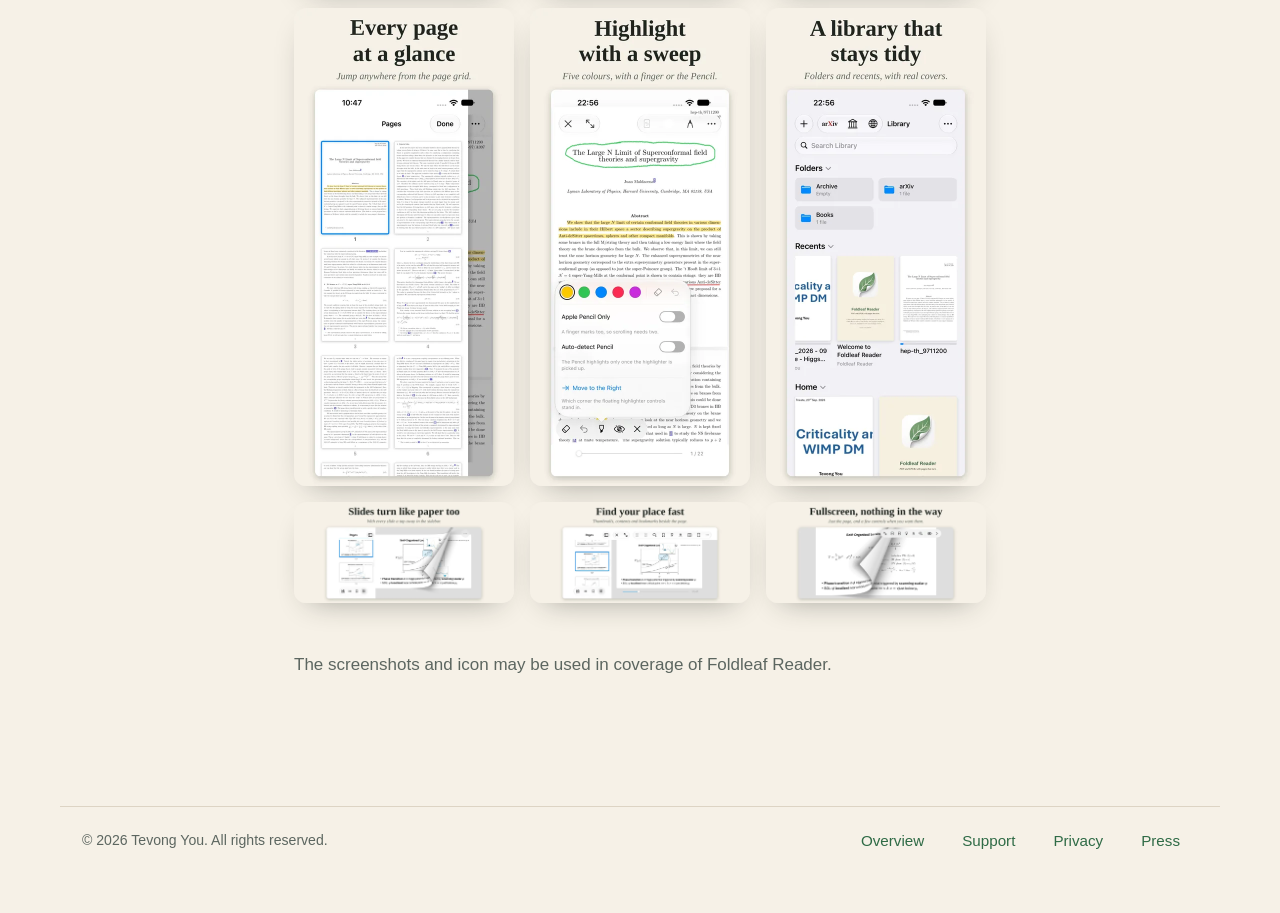
==== commit c6865e8a: "Live on the App Store: the buttons link to it, and the press page gives the release Co-Authored-By: " ====
--- a/press.html
+++ b/press.html
@@ -21,7 +21,7 @@
 <a class="wide" href="index.html">Overview</a>
 <a href="support.html">Support</a>
 <a href="privacy.html">Privacy</a>
-<a class="pill" href="index.html#get">Coming soon</a>
+<a class="pill" href="https://apps.apple.com/app/foldleaf-reader/id6816127382">Get the app</a>
 </nav>
 </div>
 </header>
@@ -52,7 +52,7 @@
 <div><dt>Based in</dt><dd>London, United Kingdom</dd></div>
 <div><dt>Platforms</dt><dd>iPad and iPhone</dd></div>
 <div><dt>Requires</dt><dd>iPadOS 18 or iOS 18 or later</dd></div>
-<div><dt>Release</dt><dd>Coming soon to the App Store</dd></div>
+<div><dt>Release</dt><dd>Available on the App Store from 8 October 2026</dd></div>
 <div><dt>Price</dt><dd>Free to download, with every feature free for 14 days. One purchase of £12.99 (launch price £9.99 for a limited time), or the local equivalent, unlocks everything for good, on iPhone and iPad alike. Not a subscription.</dd></div>
 <div><dt>Languages</dt><dd>English. The App Store listing is also in French, German, Spanish, Italian, Japanese and Portuguese.</dd></div>
 <div><dt>Website</dt><dd><a href="index.html">foldleafreader.github.io/foldleaf</a></dd></div>
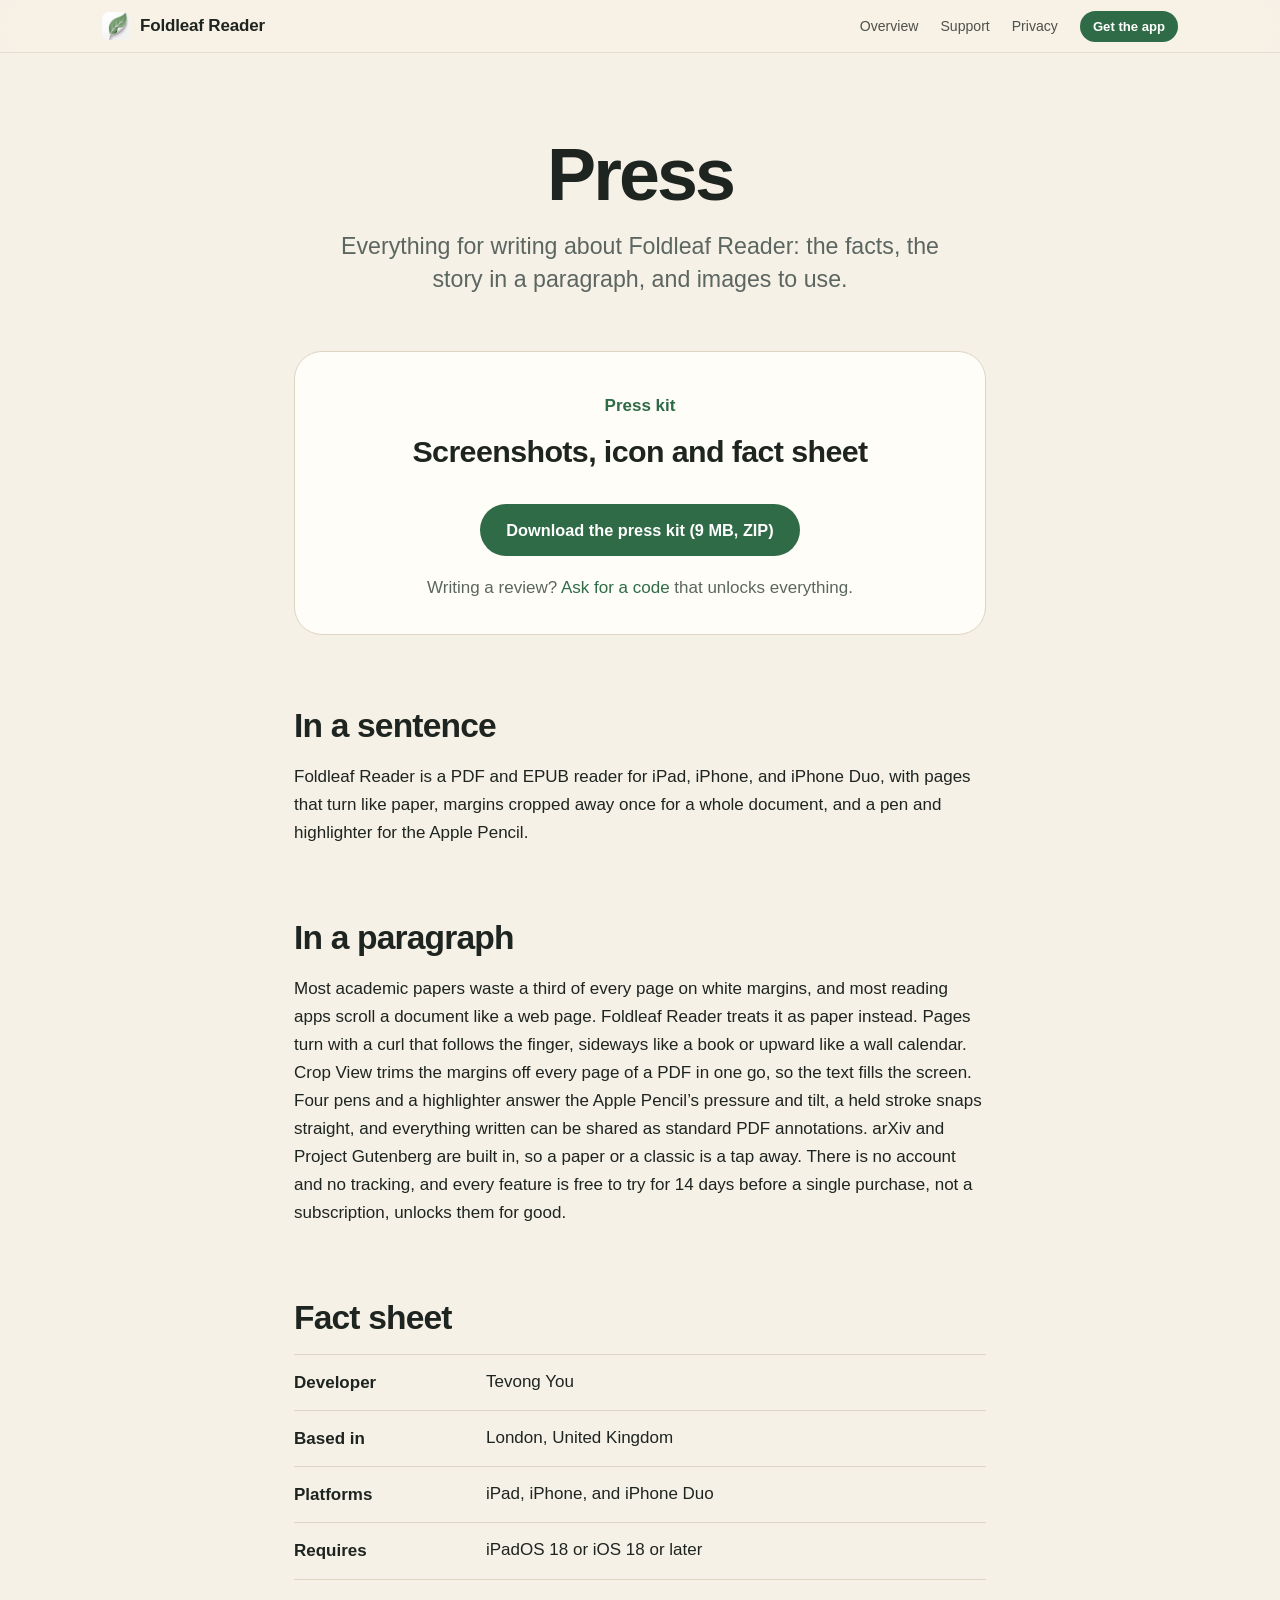
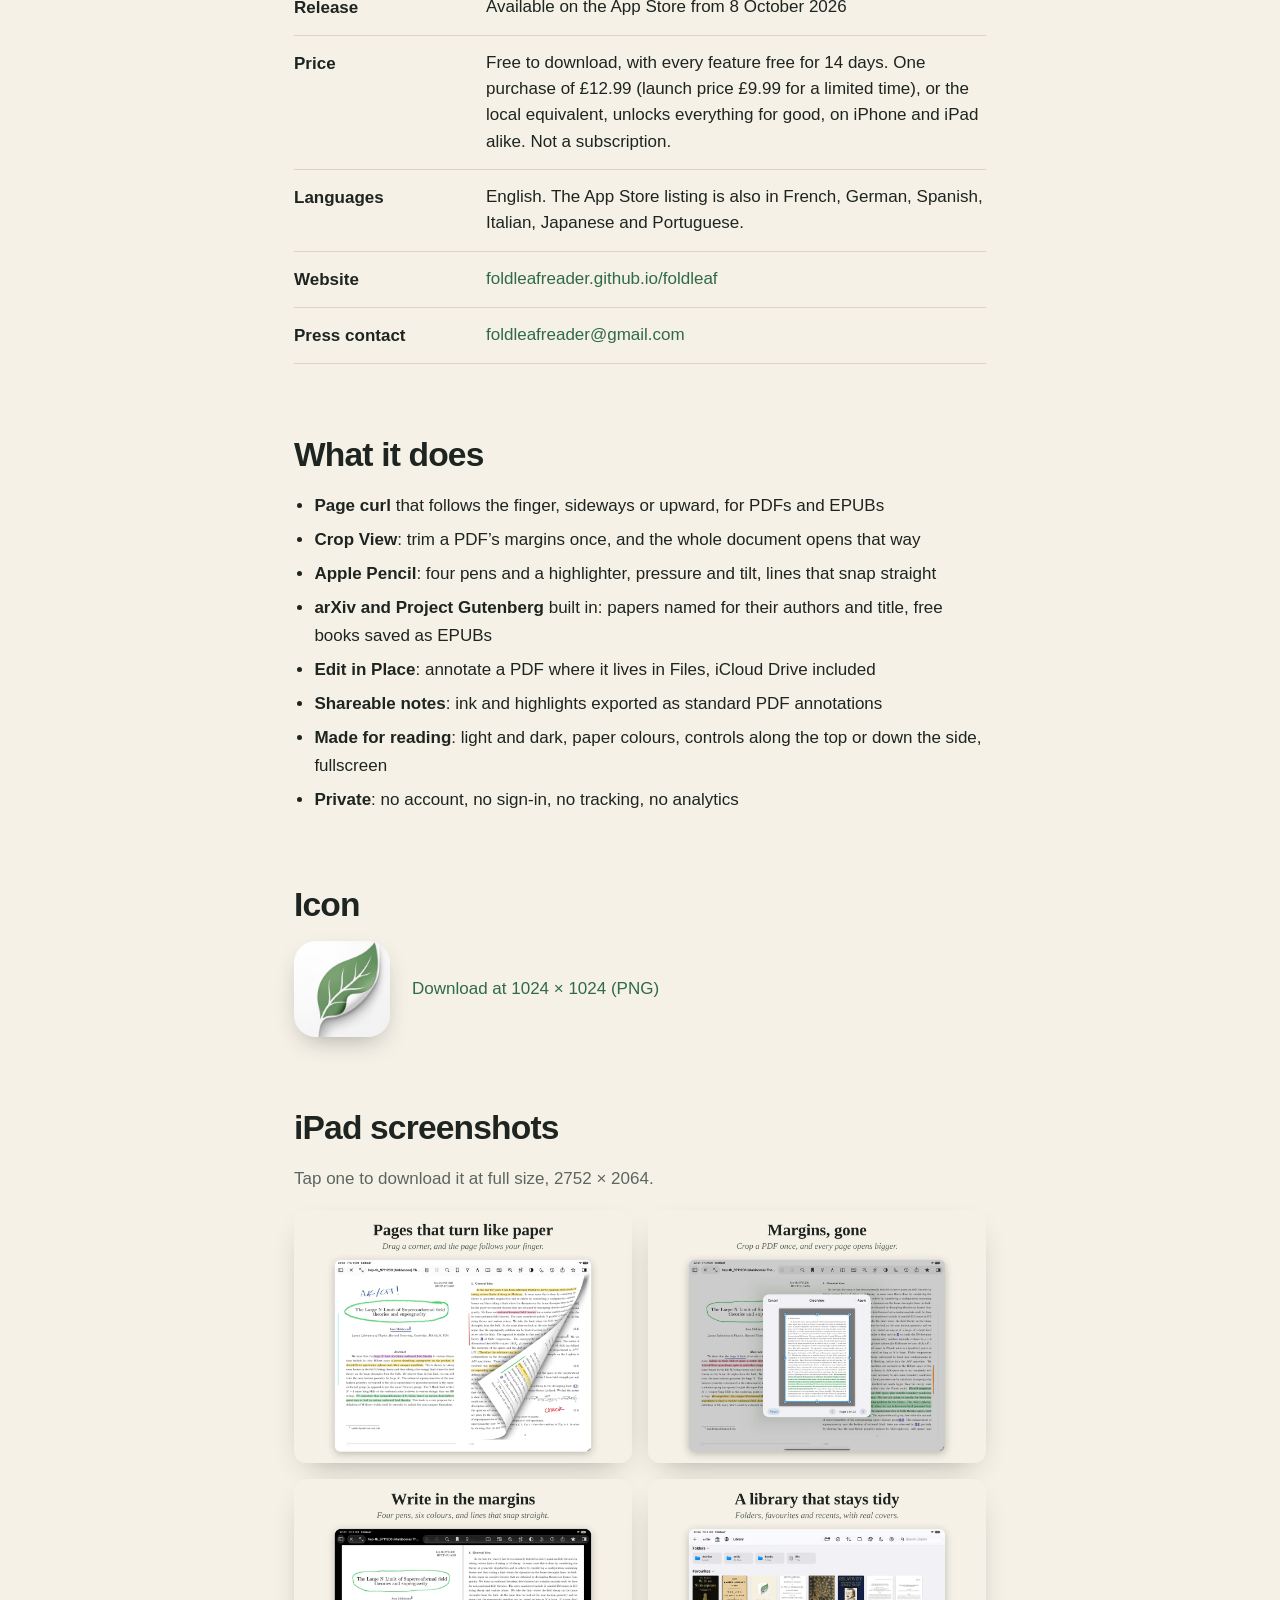
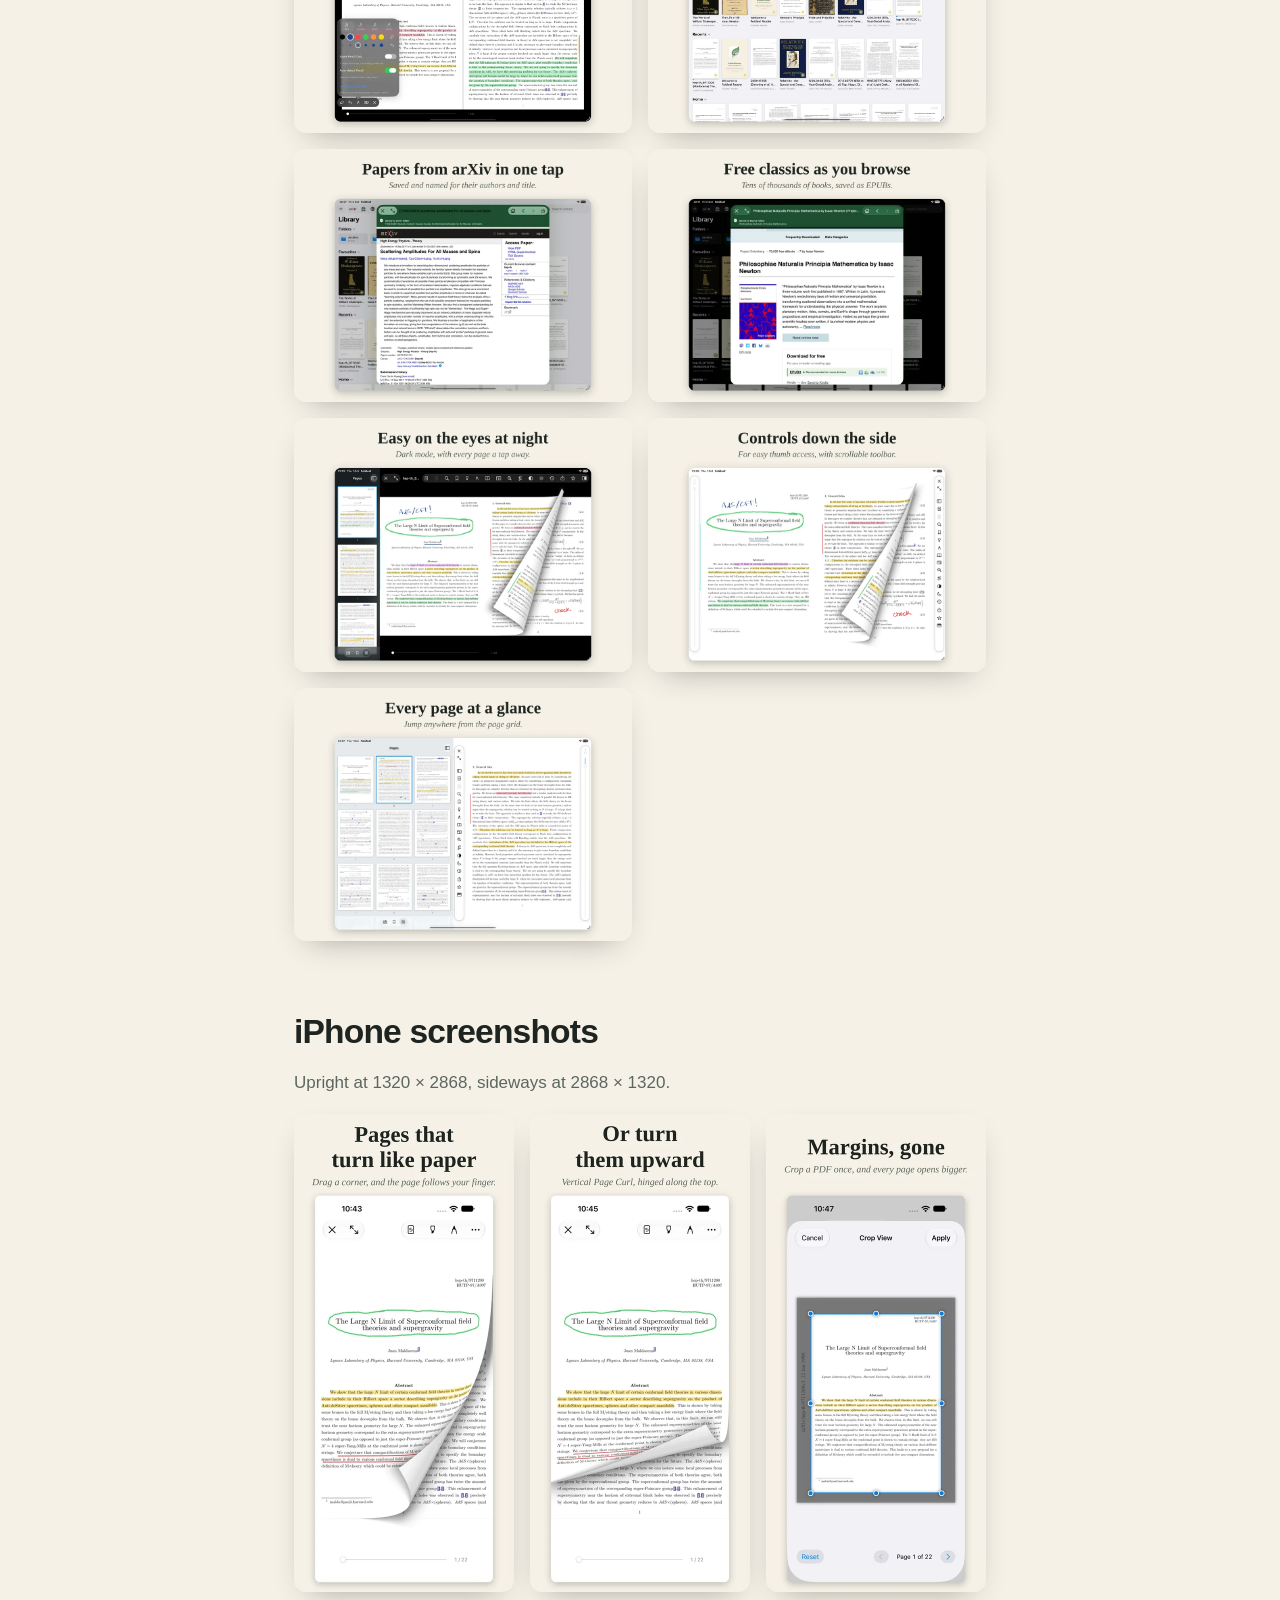
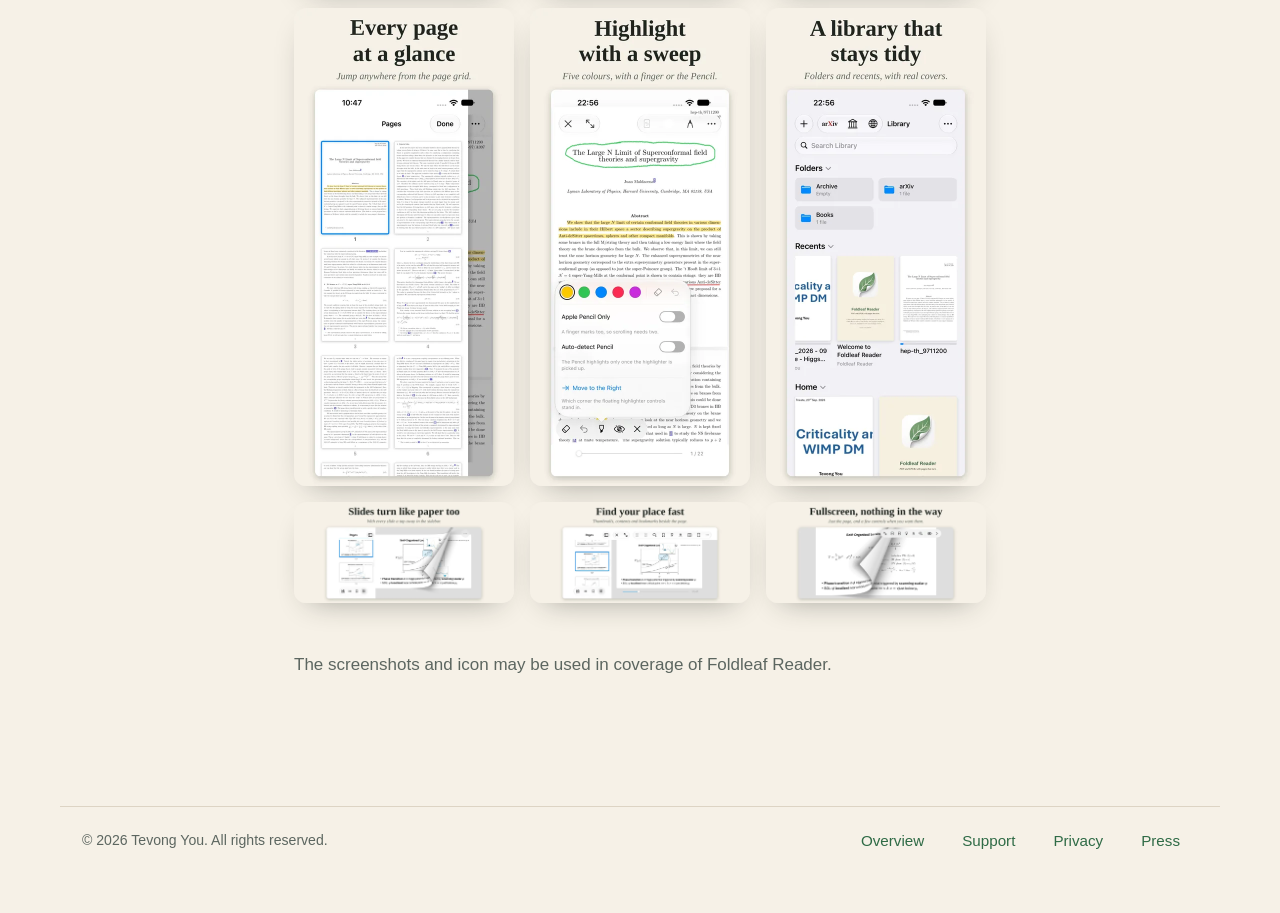
==== commit 488f72cb: "iPhone Duo beside iPad and iPhone wherever the platforms are named Co-Authored-By: Claude Opus 5.5 <" ====
--- a/press.html
+++ b/press.html
@@ -41,7 +41,7 @@
 </div>
 
 <h2>In a sentence</h2>
-<p>Foldleaf Reader is a PDF and EPUB reader for iPad and iPhone, with pages that turn like paper, margins cropped away once for a whole document, and a pen and highlighter for the Apple Pencil.</p>
+<p>Foldleaf Reader is a PDF and EPUB reader for iPad, iPhone, and iPhone Duo, with pages that turn like paper, margins cropped away once for a whole document, and a pen and highlighter for the Apple Pencil.</p>
 
 <h2>In a paragraph</h2>
 <p>Most academic papers waste a third of every page on white margins, and most reading apps scroll a document like a web page. Foldleaf Reader treats it as paper instead. Pages turn with a curl that follows the finger, sideways like a book or upward like a wall calendar. Crop View trims the margins off every page of a PDF in one go, so the text fills the screen. Four pens and a highlighter answer the Apple Pencil’s pressure and tilt, a held stroke snaps straight, and everything written can be shared as standard PDF annotations. arXiv and Project Gutenberg are built in, so a paper or a classic is a tap away. There is no account and no tracking, and every feature is free to try for 14 days before a single purchase, not a subscription, unlocks them for good.</p>
@@ -50,7 +50,7 @@
 <dl class="facts-list">
 <div><dt>Developer</dt><dd>Tevong You</dd></div>
 <div><dt>Based in</dt><dd>London, United Kingdom</dd></div>
-<div><dt>Platforms</dt><dd>iPad and iPhone</dd></div>
+<div><dt>Platforms</dt><dd>iPad, iPhone, and iPhone Duo</dd></div>
 <div><dt>Requires</dt><dd>iPadOS 18 or iOS 18 or later</dd></div>
 <div><dt>Release</dt><dd>Available on the App Store from 8 October 2026</dd></div>
 <div><dt>Price</dt><dd>Free to download, with every feature free for 14 days. One purchase of £12.99 (launch price £9.99 for a limited time), or the local equivalent, unlocks everything for good, on iPhone and iPad alike. Not a subscription.</dd></div>
--- a/home.css
+++ b/home.css
@@ -24,7 +24,9 @@
 .topbar nav a { color: var(--ink); opacity: 0.78; margin: 0; }
 .topbar nav a:hover { opacity: 1; }
 .topbar nav a.pill { opacity: 1; color: #fff; }
-@media (max-width: 680px) { .topbar nav a.wide { display: none; } }
+@media (max-width: 860px) { .topbar nav a.wide { display: none; } }
+/* What the bar's links go to, clear of the bar as they come to rest. */
+.home [id] { scroll-margin-top: 64px; }
 @media (max-width: 480px) { .brand span { display: none; } .topbar nav { gap: 16px; } }
 
 /* Buttons. */
@@ -109,6 +111,21 @@
 .finale .icon { width: 84px; height: 84px; margin: 0 auto 26px; border-radius: 19px; }
 .finale h2 { font-size: clamp(2.4rem, 6vw, 4.4rem); letter-spacing: -0.04em; line-height: 1.04; margin: 0 0 10px; }
 .finale p { color: var(--muted); font-size: 1.2rem; margin: 0; }
+
+/* What readers have said, under the button, before the first picture. */
+.reviews {
+  max-width: 1120px; margin: 64px auto 0; padding: 0 22px;
+  display: flex; flex-wrap: wrap; justify-content: center; gap: 22px;
+}
+.review {
+  flex: 1 1 320px; max-width: 760px; margin: 0; text-align: left;
+  background: var(--card); border: 1px solid var(--line); border-radius: 22px;
+  padding: 26px 30px;
+}
+.review .stars { color: #e0a800; font-size: 1.15rem; letter-spacing: 0.12em; padding-left: 0.12em; margin: 0 0 12px; text-align: center; }
+.review blockquote { margin: 0; font-size: 1.08rem; line-height: 1.6; color: var(--ink); font-style: italic; }
+.review figcaption { margin-top: 14px; color: var(--muted); font-weight: 600; font-size: 0.95rem; text-align: right; }
+.review figcaption::before { content: "— "; }
 .home-footer {
   max-width: 1160px; margin: 0 auto; padding: 22px 22px 60px; border-top: 1px solid var(--line);
   display: flex; flex-wrap: wrap; justify-content: space-between; gap: 12px;
